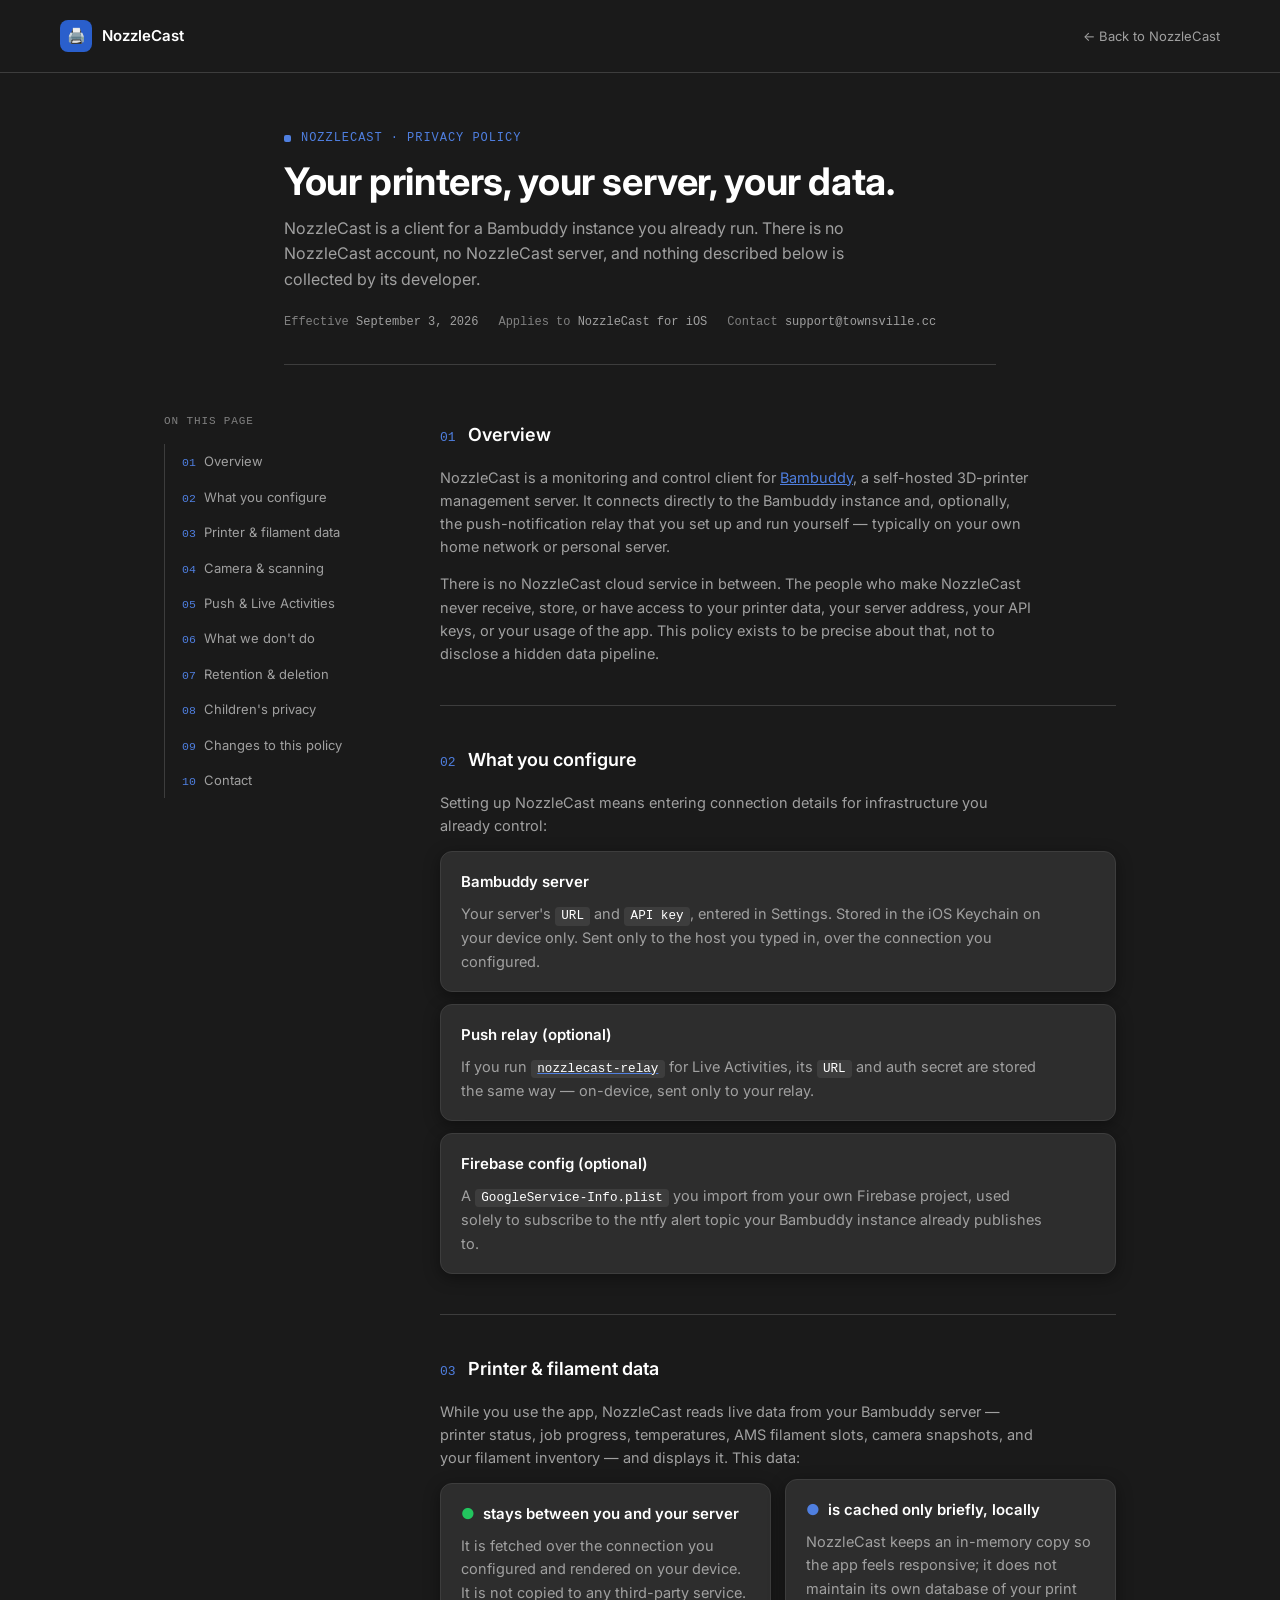
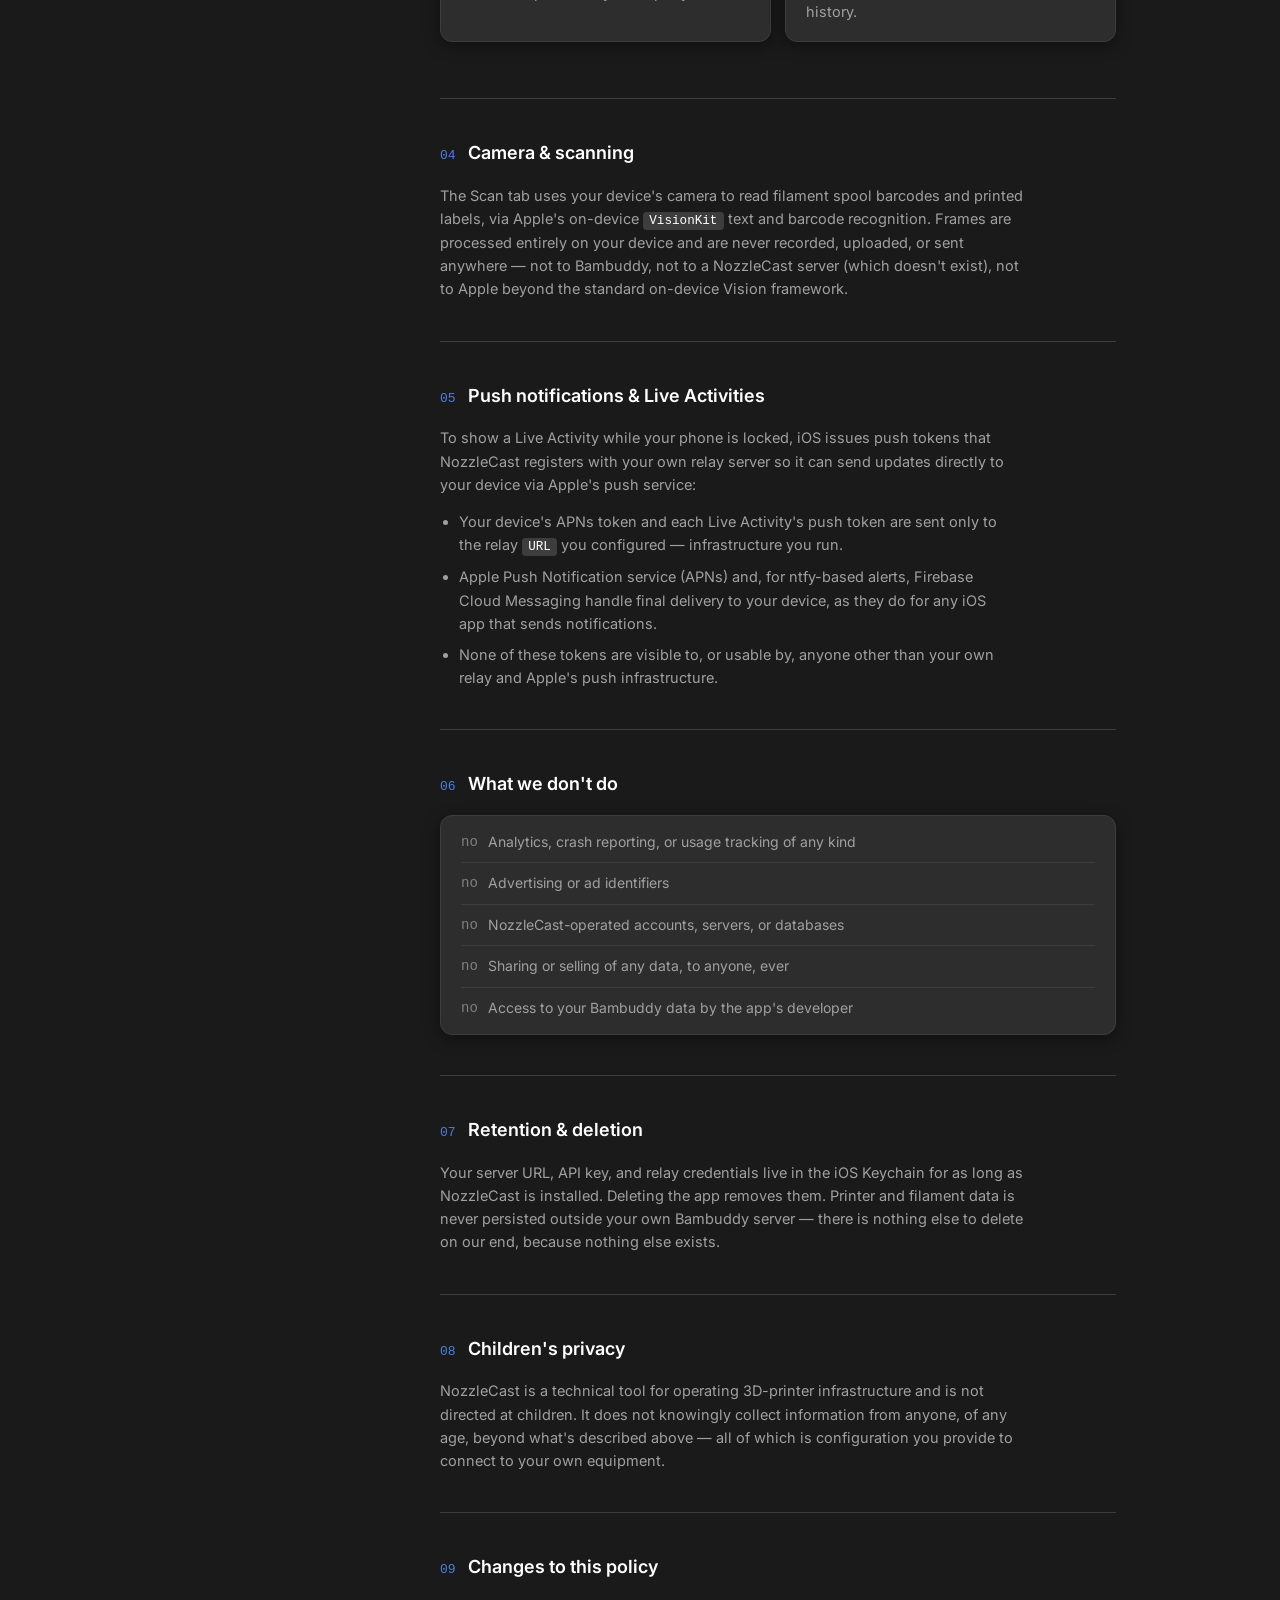
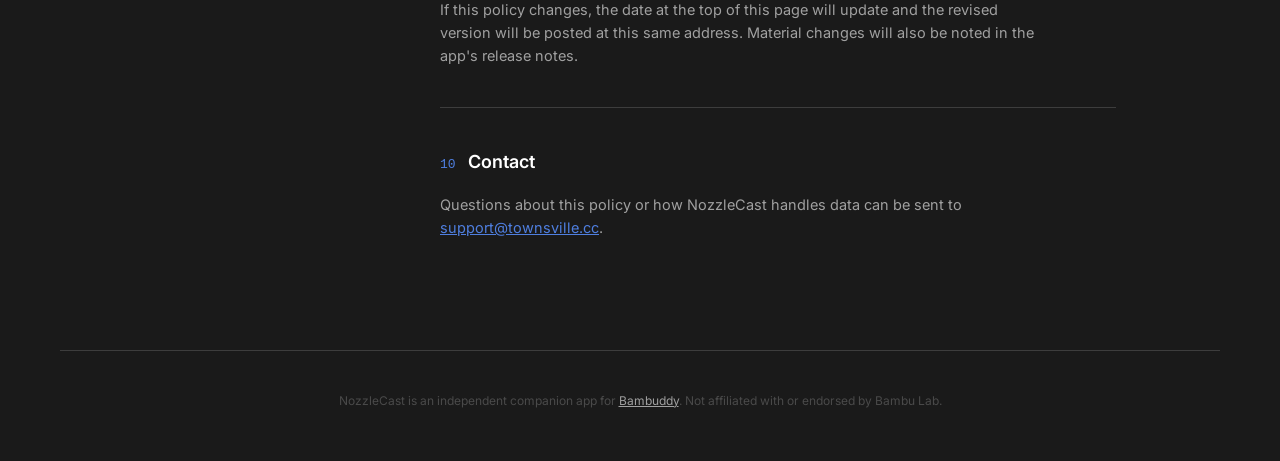
==== privacy.html @ 6ef4552b "Host privacy policy locally instead of linking to claude.ai artifact Adds privacy.html matching the " ====
<!DOCTYPE html>
<html lang="en">
<head>
<meta charset="utf-8">
<meta name="viewport" content="width=device-width, initial-scale=1">
<title>NozzleCast Privacy Policy</title>
<meta name="description" content="NozzleCast privacy policy: no NozzleCast account, no NozzleCast server, no data collected by the developer.">
<link rel="preconnect" href="https://fonts.googleapis.com">
<link rel="preconnect" href="https://fonts.gstatic.com" crossorigin>
<link rel="stylesheet" href="https://fonts.googleapis.com/css2?family=Inter:wght@400;500;600;700&display=swap">
<style>
  :root {
    --accent: #2A5FCC;
    --accent-light: #4F7FE0;
    --bg-primary: #1a1a1a;
    --bg-secondary: #2d2d2d;
    --bg-tertiary: #3d3d3d;
    --text-primary: #ffffff;
    --text-secondary: #a0a0a0;
    --text-muted: #808080;
    --text-tertiary: #4a4a4a;
    --border-color: #3d3d3d;
  }
  * { box-sizing: border-box; }
  html { font-size: 14.4px; }
  body {
    margin: 0;
    background: var(--bg-primary);
    color: var(--text-primary);
    font-family: 'Inter', system-ui, -apple-system, 'Segoe UI', Roboto, sans-serif;
    line-height: 1.6;
    font-size: 14.4px;
    -webkit-font-smoothing: antialiased;
  }
  a { color: var(--accent-light); }
  a:hover { color: var(--accent); }

  /* HEADER */
  .site-header {
    border-bottom: 1px solid var(--border-color);
    padding: 20px 24px;
  }
  .site-header .inner {
    max-width: 1160px;
    margin: 0 auto;
    display: flex;
    align-items: center;
    justify-content: space-between;
    gap: 16px;
  }
  .brand {
    display: flex;
    align-items: center;
    gap: 10px;
    text-decoration: none;
    color: var(--text-primary);
    font-weight: 600;
    font-size: 15px;
  }
  .brand .mark {
    width: 32px; height: 32px; border-radius: 8px;
    background: var(--accent);
    display: flex; align-items: center; justify-content: center;
    font-size: 15px;
    flex-shrink: 0;
  }
  .back-link {
    font-size: 13px;
    color: var(--text-secondary);
    text-decoration: none;
    display: inline-flex;
    align-items: center;
    gap: 6px;
  }
  .back-link:hover { color: var(--text-primary); }

  /* MASTHEAD */
  header.masthead {
    max-width: 760px;
    margin: 0 auto;
    padding: 56px 24px 8px;
  }
  .eyebrow {
    font-family: ui-monospace, SFMono-Regular, 'SF Mono', Menlo, Consolas, monospace;
    font-size: 12px;
    letter-spacing: 0.08em;
    text-transform: uppercase;
    color: var(--accent-light);
    display: flex;
    align-items: center;
    gap: 10px;
    margin-bottom: 12px;
  }
  .eyebrow .dot {
    width: 7px; height: 7px; border-radius: 2px;
    background: var(--accent-light);
    display: inline-block;
    flex-shrink: 0;
  }
  h1 {
    font-weight: 700;
    font-size: clamp(28px, 4vw, 38px);
    letter-spacing: -0.01em;
    margin: 0 0 12px;
    line-height: 1.15;
  }
  .dek {
    color: var(--text-secondary);
    font-size: 16px;
    max-width: 60ch;
    margin: 0 0 20px;
  }
  .meta-row {
    display: flex;
    gap: 20px;
    flex-wrap: wrap;
    font-family: ui-monospace, SFMono-Regular, 'SF Mono', Menlo, Consolas, monospace;
    font-size: 12px;
    color: var(--text-muted);
    padding-bottom: 32px;
    border-bottom: 1px solid var(--border-color);
  }
  .meta-row b { color: var(--text-secondary); font-weight: 500; }

  /* LAYOUT */
  .shell {
    display: grid;
    grid-template-columns: 220px minmax(0, 680px);
    justify-content: center;
    gap: 56px;
    max-width: 1000px;
    margin: 0 auto;
    padding: 40px 24px 96px;
  }

  nav.toc {
    position: sticky;
    top: 32px;
    align-self: start;
  }
  nav.toc .toc-label {
    font-family: ui-monospace, SFMono-Regular, 'SF Mono', Menlo, Consolas, monospace;
    font-size: 11px;
    letter-spacing: 0.08em;
    text-transform: uppercase;
    color: var(--text-muted);
    margin-bottom: 14px;
  }
  nav.toc ol {
    list-style: none;
    padding: 0;
    margin: 0;
    border-left: 1px solid var(--border-color);
  }
  nav.toc li { margin: 0; }
  nav.toc a {
    display: block;
    padding: 7px 0 7px 16px;
    margin-left: -1px;
    border-left: 2px solid transparent;
    color: var(--text-secondary);
    text-decoration: none;
    font-size: 13px;
    transition: color .15s ease, border-color .15s ease;
  }
  nav.toc a:hover, nav.toc a:focus-visible {
    color: var(--text-primary);
    border-left-color: var(--accent-light);
  }
  nav.toc .num {
    font-family: ui-monospace, SFMono-Regular, 'SF Mono', Menlo, Consolas, monospace;
    color: var(--accent-light);
    margin-right: 8px;
    font-size: 11.5px;
  }

  main { min-width: 0; }

  section {
    padding-top: 40px;
    margin-top: 40px;
    border-top: 1px solid var(--border-color);
    scroll-margin-top: 24px;
  }
  section:first-of-type {
    border-top: none;
    padding-top: 0;
    margin-top: 8px;
  }

  h2 {
    font-weight: 600;
    font-size: 18px;
    display: flex;
    align-items: baseline;
    gap: 12px;
    margin: 0 0 16px;
  }
  h2 .num {
    font-family: ui-monospace, SFMono-Regular, 'SF Mono', Menlo, Consolas, monospace;
    font-weight: 400;
    color: var(--accent-light);
    font-size: 13px;
  }

  p { margin: 0 0 14px; max-width: 66ch; color: var(--text-secondary); font-size: 14.5px; }
  p a { color: var(--accent-light); }
  ul { margin: 0 0 14px; padding-left: 1.3em; max-width: 62ch; color: var(--text-secondary); font-size: 14.5px; }
  li { margin-bottom: 8px; }
  strong { color: var(--text-primary); }

  code {
    font-family: ui-monospace, SFMono-Regular, 'SF Mono', Menlo, Consolas, monospace;
    font-size: 0.87em;
    background: var(--bg-tertiary);
    border: 1px solid var(--border-color);
    padding: 0.1em 0.42em;
    border-radius: 4px;
    color: var(--text-primary);
    white-space: nowrap;
  }

  .card {
    background: var(--bg-secondary);
    border: 1px solid var(--border-color);
    border-radius: 12px;
    padding: 18px 20px;
    margin: 0 0 16px;
    box-shadow: 0 4px 16px rgba(0, 0, 0, 0.4);
  }
  .card h3 {
    font-size: 15px;
    font-weight: 600;
    margin: 0 0 8px;
    color: var(--text-primary);
    display: flex;
    align-items: center;
    gap: 8px;
  }
  .card p { margin: 0; }
  .card p:last-child { margin-bottom: 0; }
  .card + .card { margin-top: -4px; }

  .flow-grid {
    display: grid;
    grid-template-columns: repeat(auto-fit, minmax(220px, 1fr));
    gap: 14px;
    margin: 0 0 20px;
  }

  .dot-you { color: #22c55e; }
  .dot-server { color: var(--accent-light); }

  .no-row {
    display: flex;
    gap: 10px;
    align-items: flex-start;
    font-size: 14px;
    color: var(--text-secondary);
    padding: 9px 0;
    border-bottom: 1px solid var(--border-color);
  }
  .no-row:last-child { border-bottom: none; }
  .no-row .x {
    font-family: ui-monospace, SFMono-Regular, 'SF Mono', Menlo, Consolas, monospace;
    color: var(--text-muted);
    flex-shrink: 0;
  }

  footer.page-footer {
    max-width: 1160px;
    margin: 0 auto;
    padding: 40px 24px 56px;
    border-top: 1px solid var(--border-color);
    font-size: 12px;
    color: var(--text-tertiary);
    text-align: center;
  }
  footer.page-footer a { color: var(--text-secondary); }

  @media (max-width: 780px) {
    .shell { grid-template-columns: minmax(0, 1fr); padding: 32px 20px 72px; }
    nav.toc { position: static; margin-bottom: 8px; }
    nav.toc ol { columns: 2; border-left: none; }
    nav.toc a { border-left: none; padding-left: 0; }
    nav.toc a:hover { border-left: none; }
  }
</style>
</head>
<body>

<div class="site-header">
  <div class="inner">
    <a class="brand" href="/">
      <span class="mark">🖨️</span>
      NozzleCast
    </a>
    <a class="back-link" href="/">&larr; Back to NozzleCast</a>
  </div>
</div>

<header class="masthead">
  <div class="eyebrow"><span class="dot"></span>NozzleCast · Privacy Policy</div>
  <h1>Your printers, your server, your data.</h1>
  <p class="dek">NozzleCast is a client for a Bambuddy instance you already run. There is no NozzleCast account, no NozzleCast server, and nothing described below is collected by its developer.</p>
  <div class="meta-row">
    <span>Effective <b>September 3, 2026</b></span>
    <span>Applies to <b>NozzleCast for iOS</b></span>
    <span>Contact <b>support@townsville.cc</b></span>
  </div>
</header>

<div class="shell">
  <nav class="toc" aria-label="Sections">
    <div class="toc-label">On this page</div>
    <ol>
      <li><a href="#overview"><span class="num">01</span>Overview</a></li>
      <li><a href="#config"><span class="num">02</span>What you configure</a></li>
      <li><a href="#printing"><span class="num">03</span>Printer &amp; filament data</a></li>
      <li><a href="#camera"><span class="num">04</span>Camera &amp; scanning</a></li>
      <li><a href="#push"><span class="num">05</span>Push &amp; Live Activities</a></li>
      <li><a href="#not-collected"><span class="num">06</span>What we don't do</a></li>
      <li><a href="#retention"><span class="num">07</span>Retention &amp; deletion</a></li>
      <li><a href="#children"><span class="num">08</span>Children's privacy</a></li>
      <li><a href="#changes"><span class="num">09</span>Changes to this policy</a></li>
      <li><a href="#contact"><span class="num">10</span>Contact</a></li>
    </ol>
  </nav>

  <main>
    <section id="overview">
      <h2><span class="num">01</span>Overview</h2>
      <p>NozzleCast is a monitoring and control client for <a href="https://bambuddy.cool" target="_blank" rel="noopener">Bambuddy</a>, a self-hosted 3D-printer management server. It connects directly to the Bambuddy instance and, optionally, the push-notification relay that you set up and run yourself — typically on your own home network or personal server.</p>
      <p>There is no NozzleCast cloud service in between. The people who make NozzleCast never receive, store, or have access to your printer data, your server address, your API keys, or your usage of the app. This policy exists to be precise about that, not to disclose a hidden data pipeline.</p>
    </section>

    <section id="config">
      <h2><span class="num">02</span>What you configure</h2>
      <p>Setting up NozzleCast means entering connection details for infrastructure you already control:</p>
      <div class="card">
        <h3>Bambuddy server</h3>
        <p>Your server's <code>URL</code> and <code>API key</code>, entered in Settings. Stored in the iOS Keychain on your device only. Sent only to the host you typed in, over the connection you configured.</p>
      </div>
      <div class="card">
        <h3>Push relay (optional)</h3>
        <p>If you run <a href="https://github.com/hibikipr/nozzlecast-relay" target="_blank" rel="noopener"><code>nozzlecast-relay</code></a> for Live Activities, its <code>URL</code> and auth secret are stored the same way — on-device, sent only to your relay.</p>
      </div>
      <div class="card">
        <h3>Firebase config (optional)</h3>
        <p>A <code>GoogleService-Info.plist</code> you import from your own Firebase project, used solely to subscribe to the ntfy alert topic your Bambuddy instance already publishes to.</p>
      </div>
    </section>

    <section id="printing">
      <h2><span class="num">03</span>Printer &amp; filament data</h2>
      <p>While you use the app, NozzleCast reads live data from your Bambuddy server — printer status, job progress, temperatures, AMS filament slots, camera snapshots, and your filament inventory — and displays it. This data:</p>
      <div class="flow-grid">
        <div class="card">
          <h3><span class="dot-you">●</span> stays between you and your server</h3>
          <p>It is fetched over the connection you configured and rendered on your device. It is not copied to any third-party service.</p>
        </div>
        <div class="card">
          <h3><span class="dot-server">●</span> is cached only briefly, locally</h3>
          <p>NozzleCast keeps an in-memory copy so the app feels responsive; it does not maintain its own database of your print history.</p>
        </div>
      </div>
    </section>

    <section id="camera">
      <h2><span class="num">04</span>Camera &amp; scanning</h2>
      <p>The Scan tab uses your device's camera to read filament spool barcodes and printed labels, via Apple's on-device <code>VisionKit</code> text and barcode recognition. Frames are processed entirely on your device and are never recorded, uploaded, or sent anywhere — not to Bambuddy, not to a NozzleCast server (which doesn't exist), not to Apple beyond the standard on-device Vision framework.</p>
    </section>

    <section id="push">
      <h2><span class="num">05</span>Push notifications &amp; Live Activities</h2>
      <p>To show a Live Activity while your phone is locked, iOS issues push tokens that NozzleCast registers with your own relay server so it can send updates directly to your device via Apple's push service:</p>
      <ul>
        <li>Your device's APNs token and each Live Activity's push token are sent only to the relay <code>URL</code> you configured — infrastructure you run.</li>
        <li>Apple Push Notification service (APNs) and, for ntfy-based alerts, Firebase Cloud Messaging handle final delivery to your device, as they do for any iOS app that sends notifications.</li>
        <li>None of these tokens are visible to, or usable by, anyone other than your own relay and Apple's push infrastructure.</li>
      </ul>
    </section>

    <section id="not-collected">
      <h2><span class="num">06</span>What we don't do</h2>
      <div class="card" style="padding-top:6px; padding-bottom:6px;">
        <div class="no-row"><span class="x">no</span><span>Analytics, crash reporting, or usage tracking of any kind</span></div>
        <div class="no-row"><span class="x">no</span><span>Advertising or ad identifiers</span></div>
        <div class="no-row"><span class="x">no</span><span>NozzleCast-operated accounts, servers, or databases</span></div>
        <div class="no-row"><span class="x">no</span><span>Sharing or selling of any data, to anyone, ever</span></div>
        <div class="no-row"><span class="x">no</span><span>Access to your Bambuddy data by the app's developer</span></div>
      </div>
    </section>

    <section id="retention">
      <h2><span class="num">07</span>Retention &amp; deletion</h2>
      <p>Your server URL, API key, and relay credentials live in the iOS Keychain for as long as NozzleCast is installed. Deleting the app removes them. Printer and filament data is never persisted outside your own Bambuddy server — there is nothing else to delete on our end, because nothing else exists.</p>
    </section>

    <section id="children">
      <h2><span class="num">08</span>Children's privacy</h2>
      <p>NozzleCast is a technical tool for operating 3D-printer infrastructure and is not directed at children. It does not knowingly collect information from anyone, of any age, beyond what's described above — all of which is configuration you provide to connect to your own equipment.</p>
    </section>

    <section id="changes">
      <h2><span class="num">09</span>Changes to this policy</h2>
      <p>If this policy changes, the date at the top of this page will update and the revised version will be posted at this same address. Material changes will also be noted in the app's release notes.</p>
    </section>

    <section id="contact">
      <h2><span class="num">10</span>Contact</h2>
      <p>Questions about this policy or how NozzleCast handles data can be sent to <a href="mailto:support@townsville.cc">support@townsville.cc</a>.</p>
    </section>
  </main>
</div>

<footer class="page-footer">
  NozzleCast is an independent companion app for <a href="https://bambuddy.cool" target="_blank" rel="noopener">Bambuddy</a>. Not affiliated with or endorsed by Bambu Lab.
</footer>

</body>
</html>
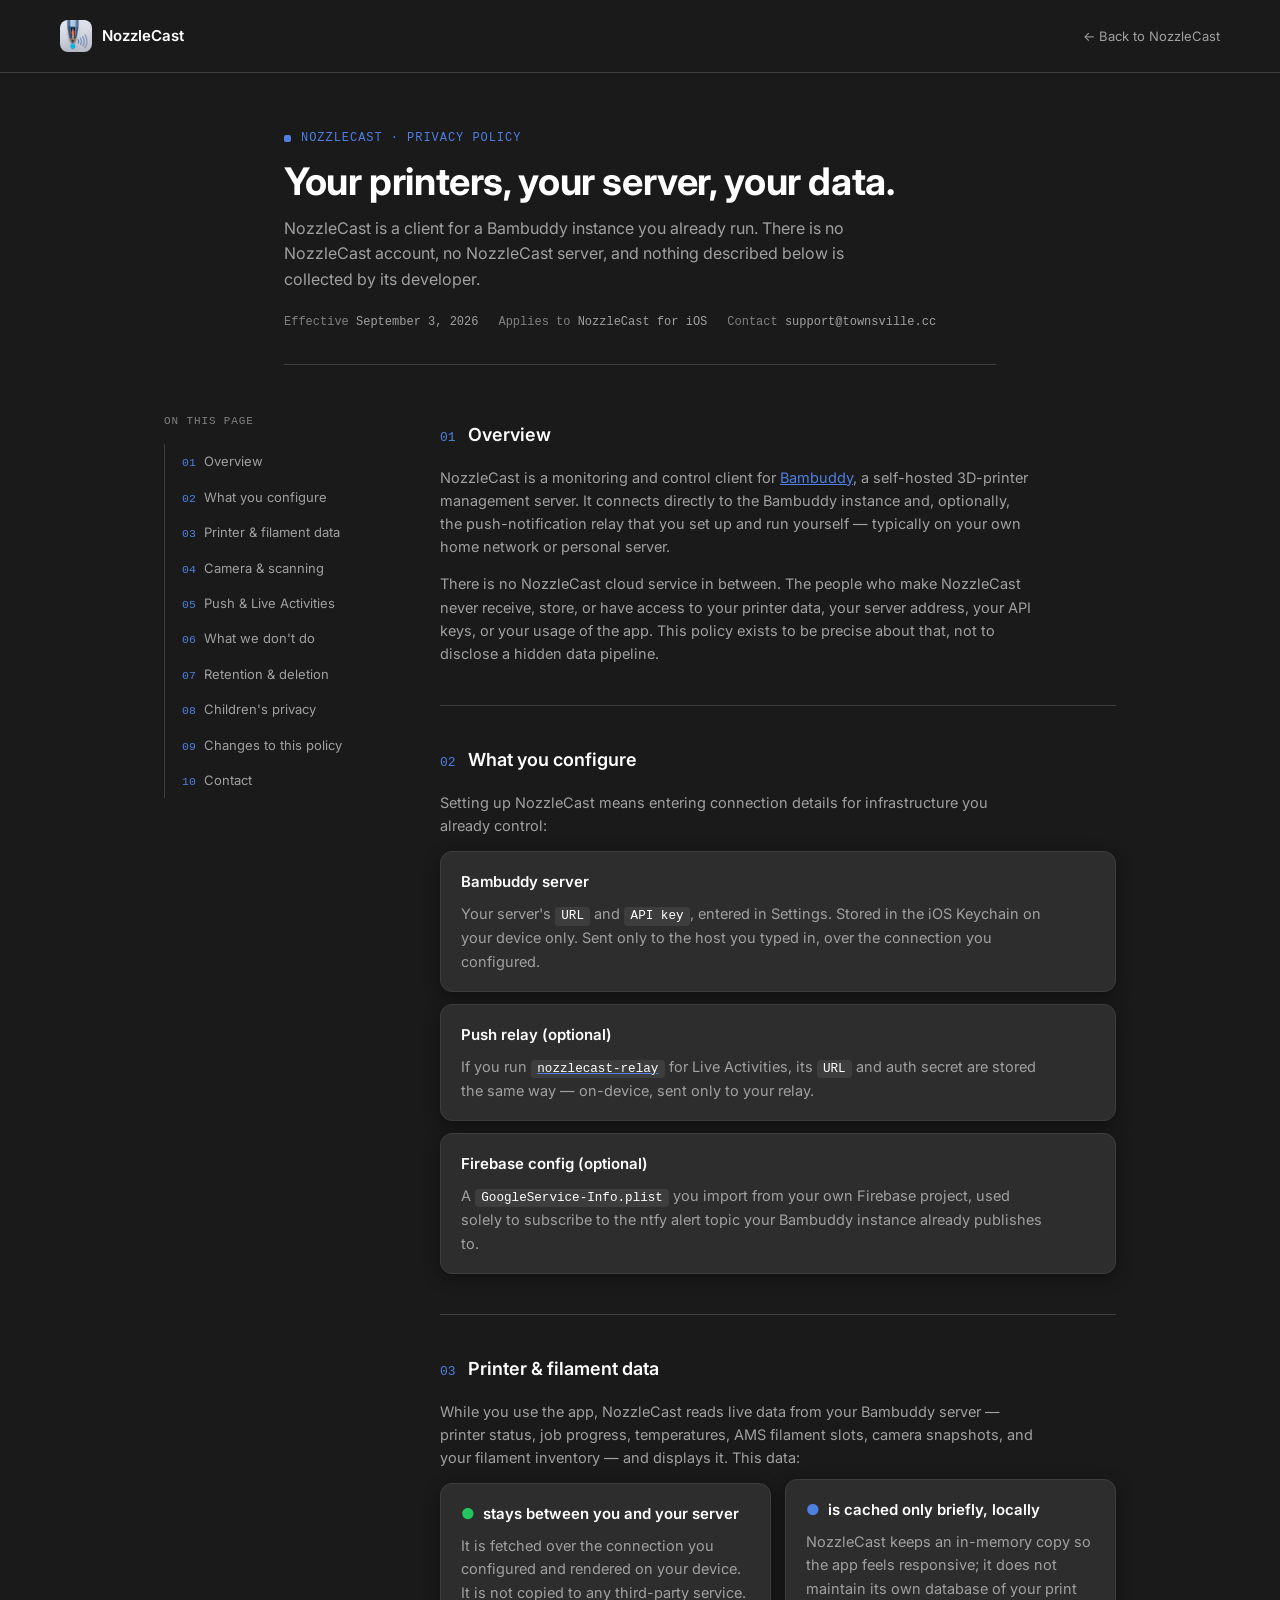
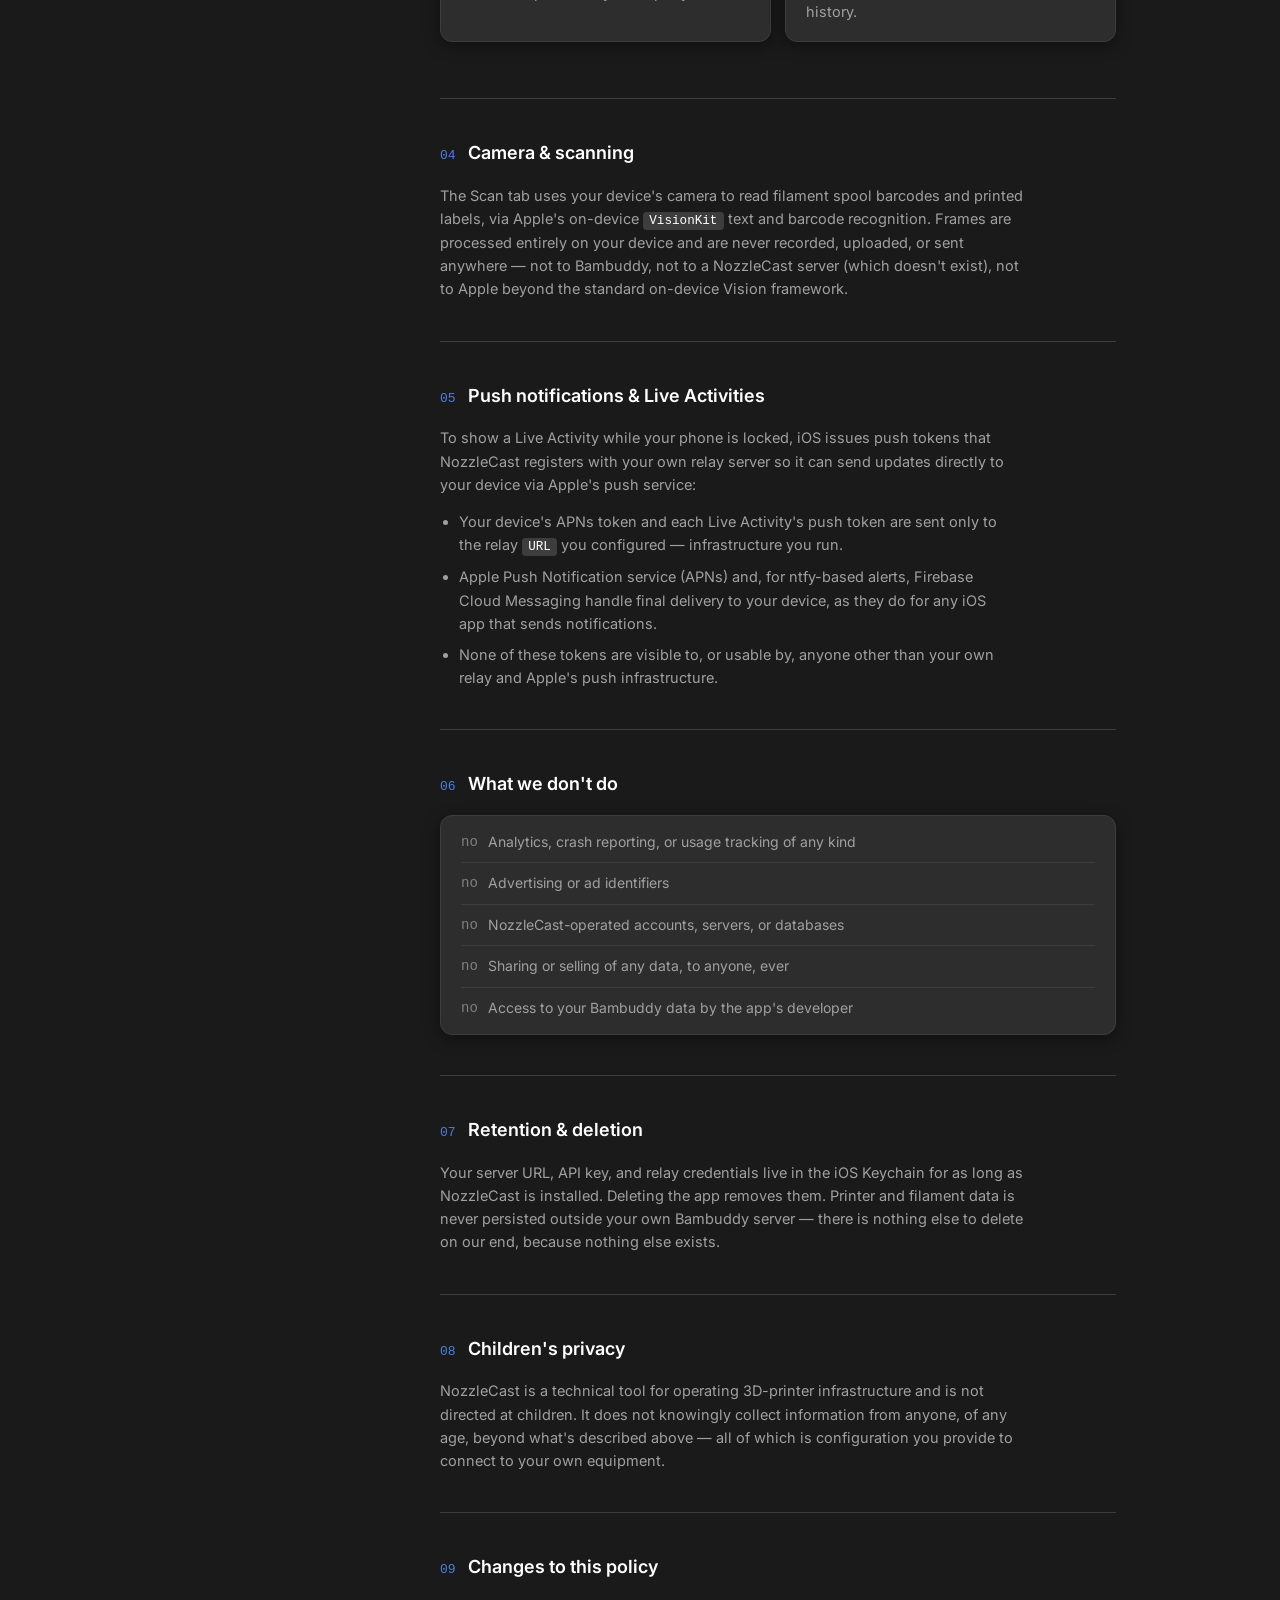
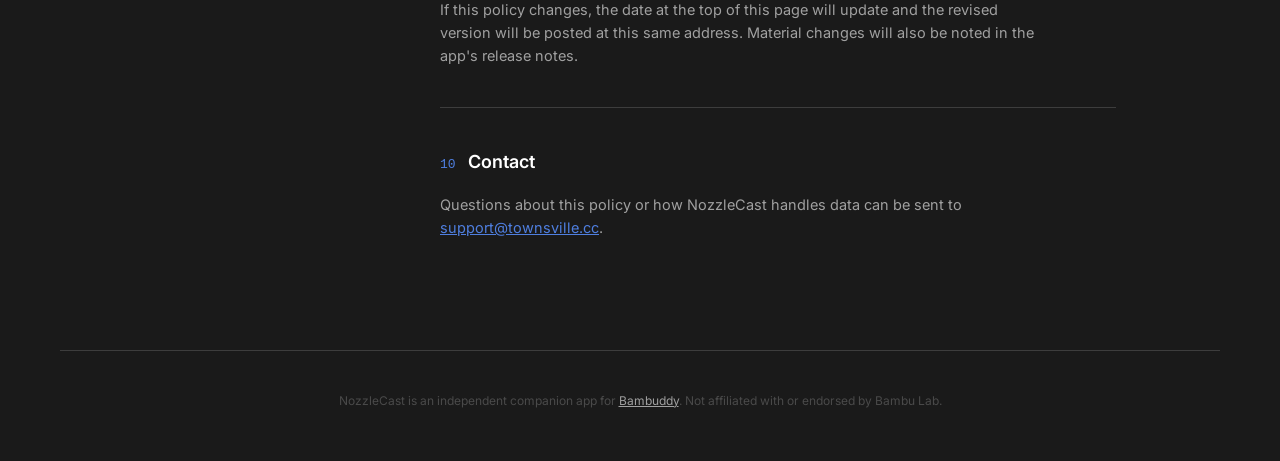
==== commit cdfeb185: "Use the real NozzleCast app icon on the privacy page header Extracted the icon asset from the bundle" ====
--- a/privacy.html
+++ b/privacy.html
@@ -59,9 +59,7 @@
   }
   .brand .mark {
     width: 32px; height: 32px; border-radius: 8px;
-    background: var(--accent);
-    display: flex; align-items: center; justify-content: center;
-    font-size: 15px;
+    object-fit: cover;
     flex-shrink: 0;
   }
   .back-link {
@@ -292,7 +290,7 @@
 <div class="site-header">
   <div class="inner">
     <a class="brand" href="/">
-      <span class="mark">🖨️</span>
+      <img class="mark" src="/assets/nozzlecast-icon.png" alt="NozzleCast icon">
       NozzleCast
     </a>
     <a class="back-link" href="/">&larr; Back to NozzleCast</a>
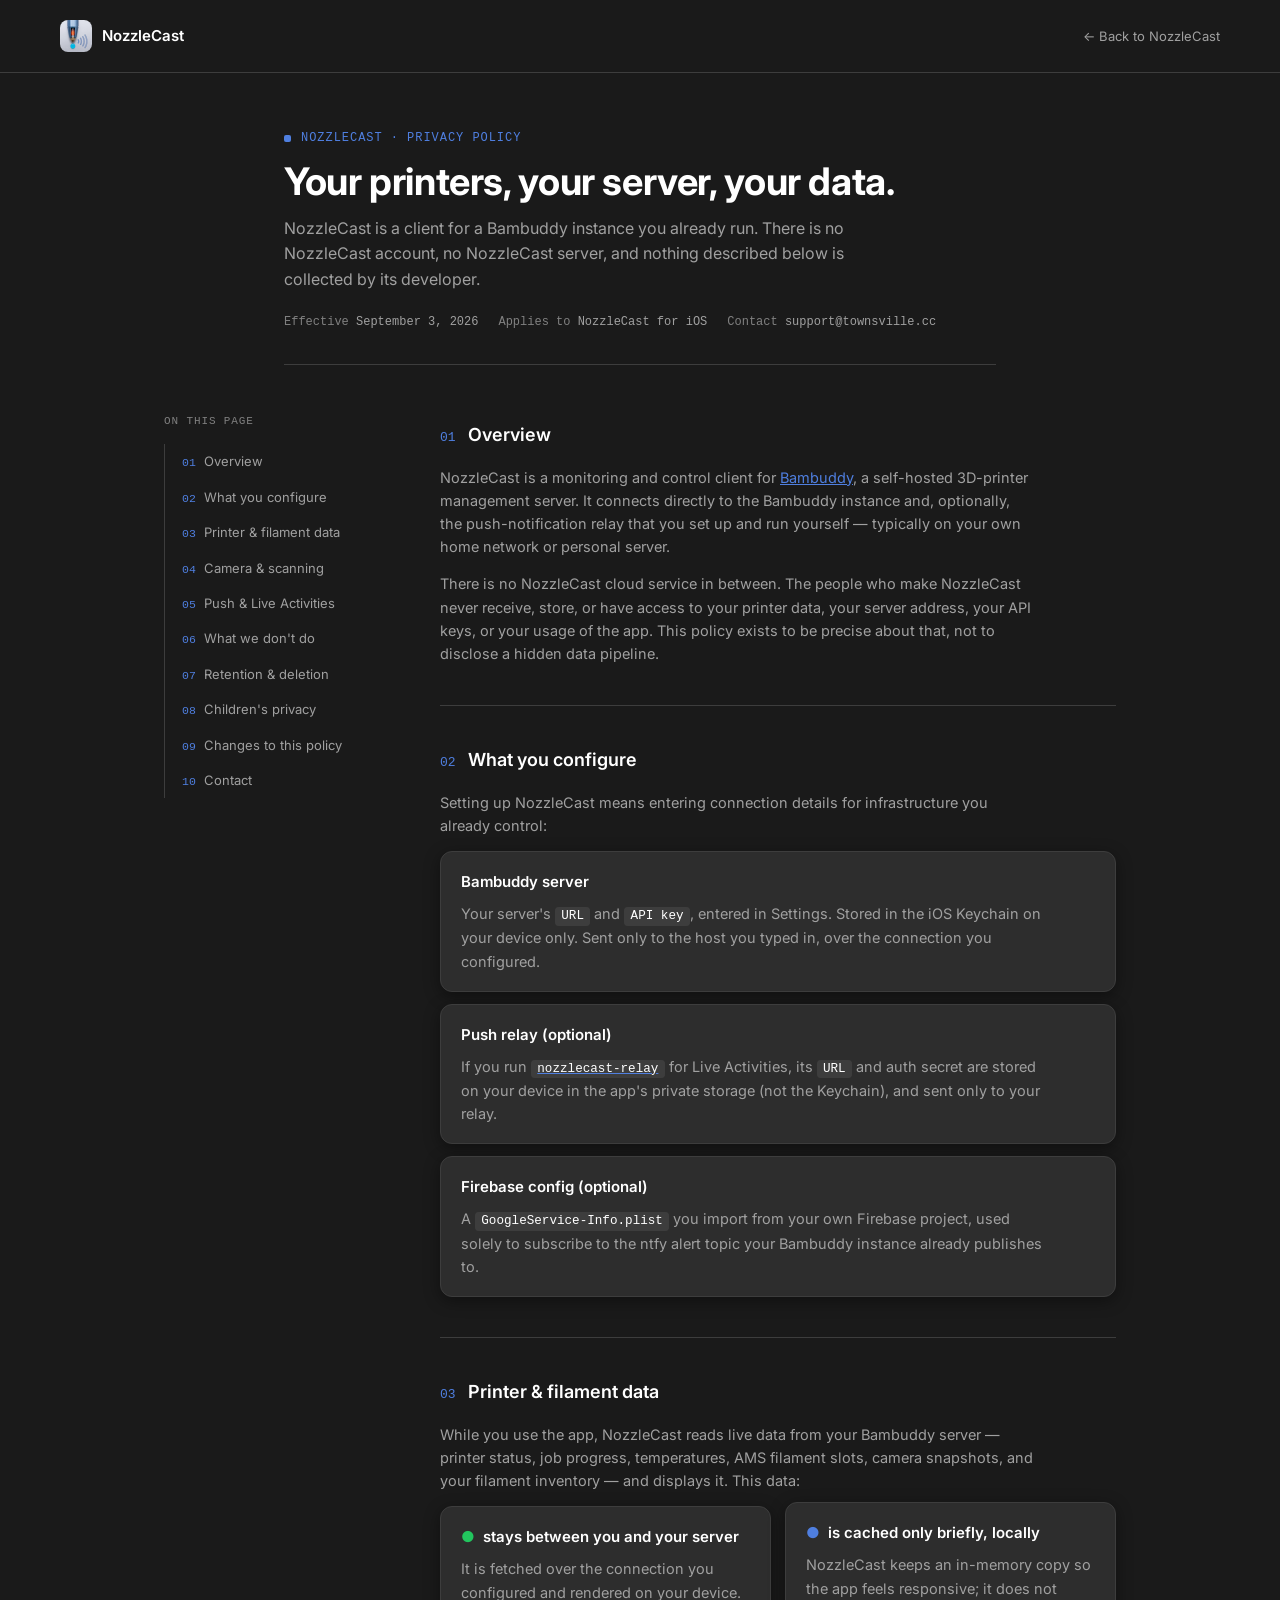
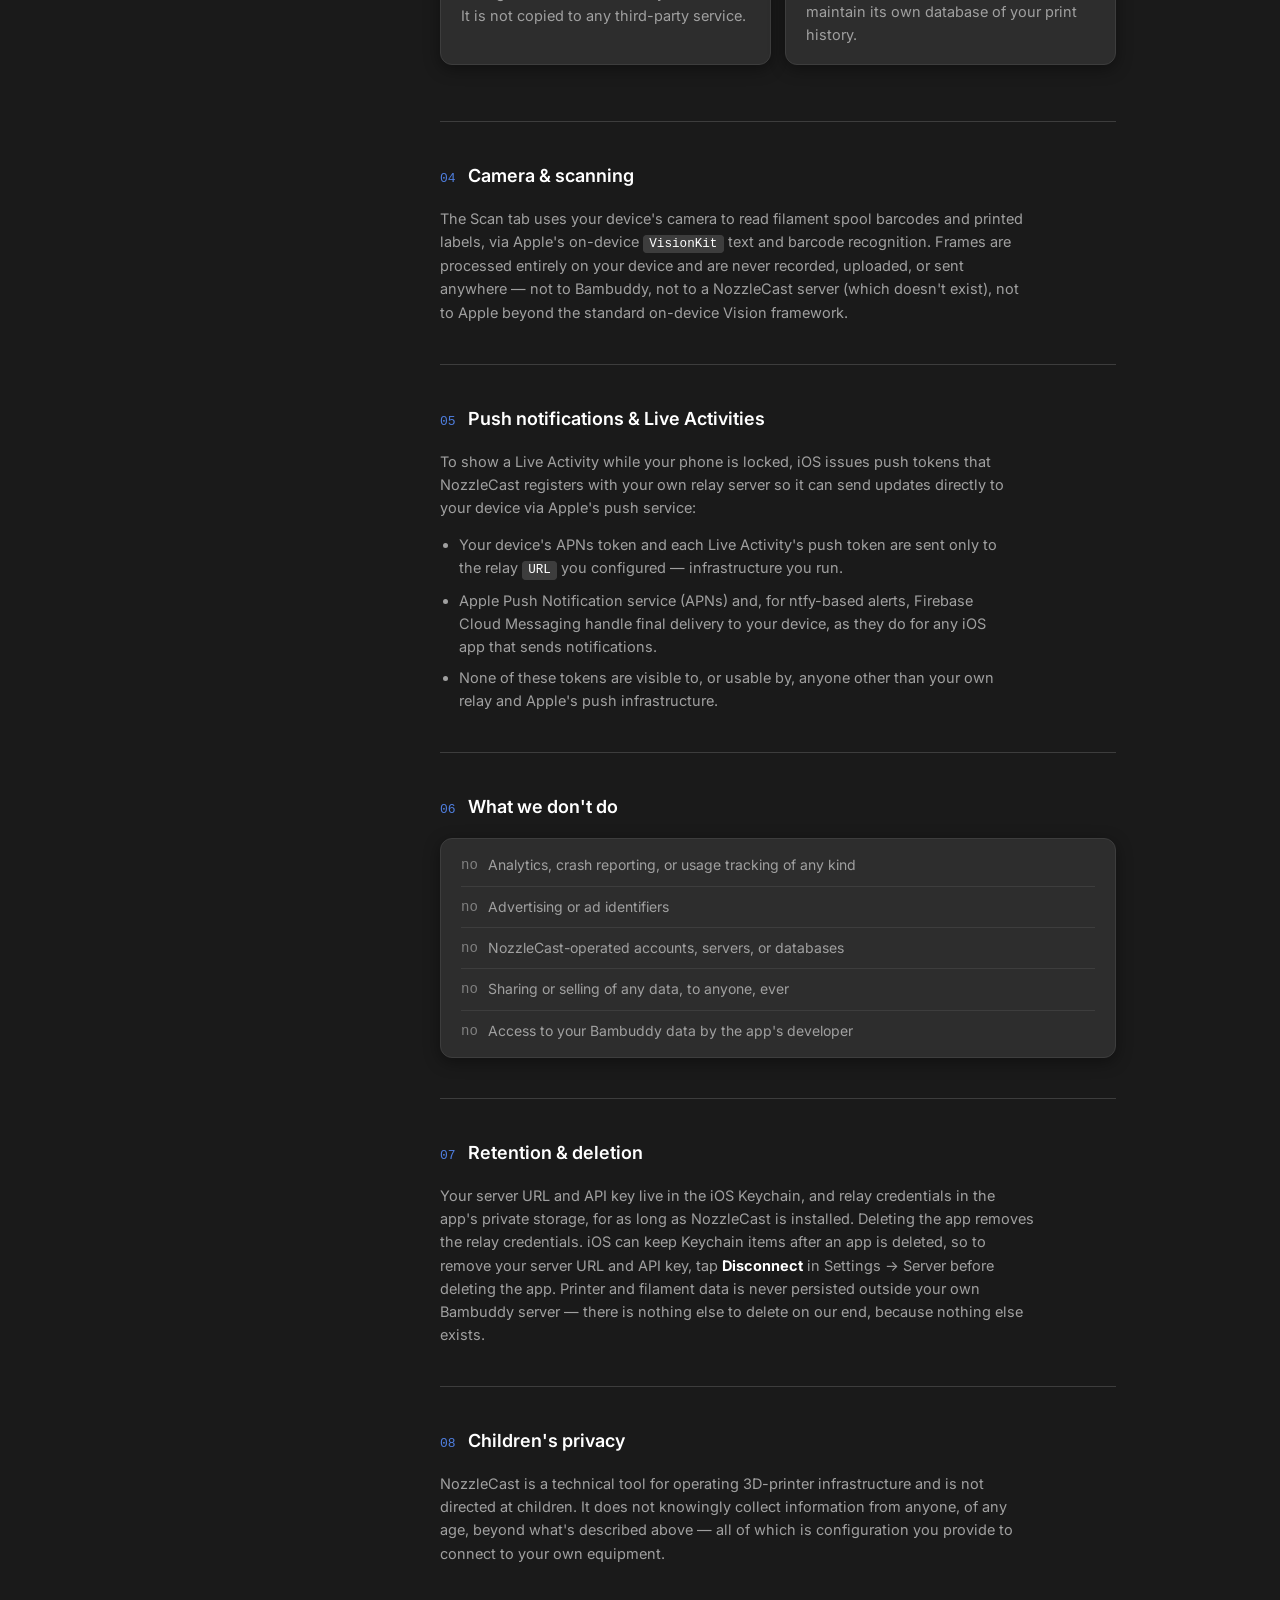
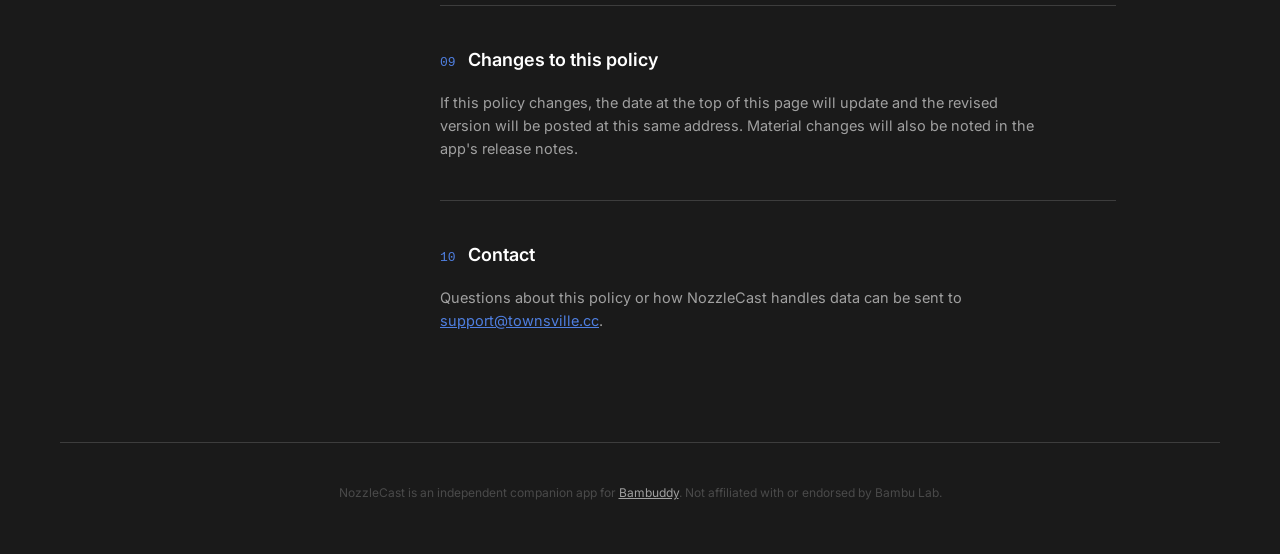
==== commit bc8e00a2: "Clarify what needs a self-built app; correct credential storage in privacy policy Homepage: alerts w" ====
--- a/privacy.html
+++ b/privacy.html
@@ -341,7 +341,7 @@
       </div>
       <div class="card">
         <h3>Push relay (optional)</h3>
-        <p>If you run <a href="https://github.com/hibikipr/nozzlecast-relay" target="_blank" rel="noopener"><code>nozzlecast-relay</code></a> for Live Activities, its <code>URL</code> and auth secret are stored the same way — on-device, sent only to your relay.</p>
+        <p>If you run <a href="https://github.com/hibikipr/nozzlecast-relay" target="_blank" rel="noopener"><code>nozzlecast-relay</code></a> for Live Activities, its <code>URL</code> and auth secret are stored on your device in the app's private storage (not the Keychain), and sent only to your relay.</p>
       </div>
       <div class="card">
         <h3>Firebase config (optional)</h3>
@@ -392,7 +392,7 @@
 
     <section id="retention">
       <h2><span class="num">07</span>Retention &amp; deletion</h2>
-      <p>Your server URL, API key, and relay credentials live in the iOS Keychain for as long as NozzleCast is installed. Deleting the app removes them. Printer and filament data is never persisted outside your own Bambuddy server — there is nothing else to delete on our end, because nothing else exists.</p>
+      <p>Your server URL and API key live in the iOS Keychain, and relay credentials in the app's private storage, for as long as NozzleCast is installed. Deleting the app removes the relay credentials. iOS can keep Keychain items after an app is deleted, so to remove your server URL and API key, tap <strong>Disconnect</strong> in Settings &rarr; Server before deleting the app. Printer and filament data is never persisted outside your own Bambuddy server — there is nothing else to delete on our end, because nothing else exists.</p>
     </section>
 
     <section id="children">
